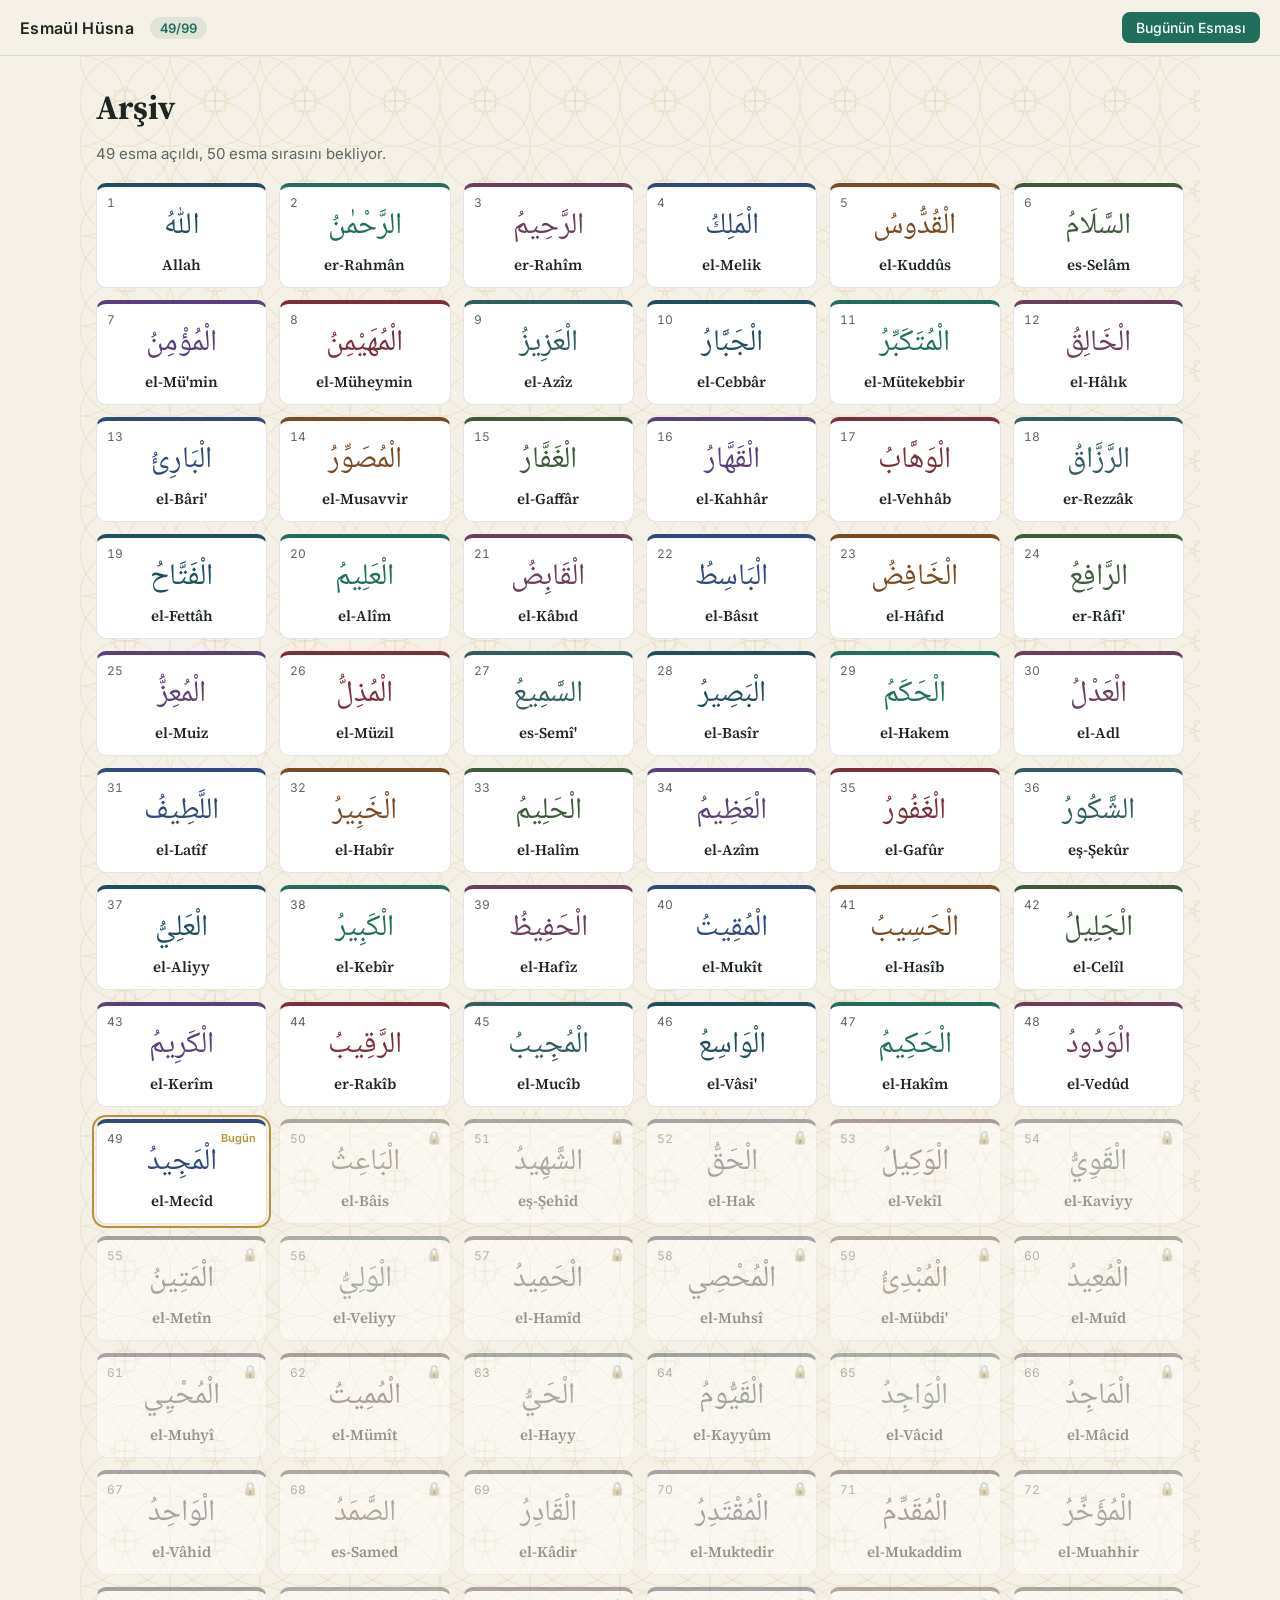
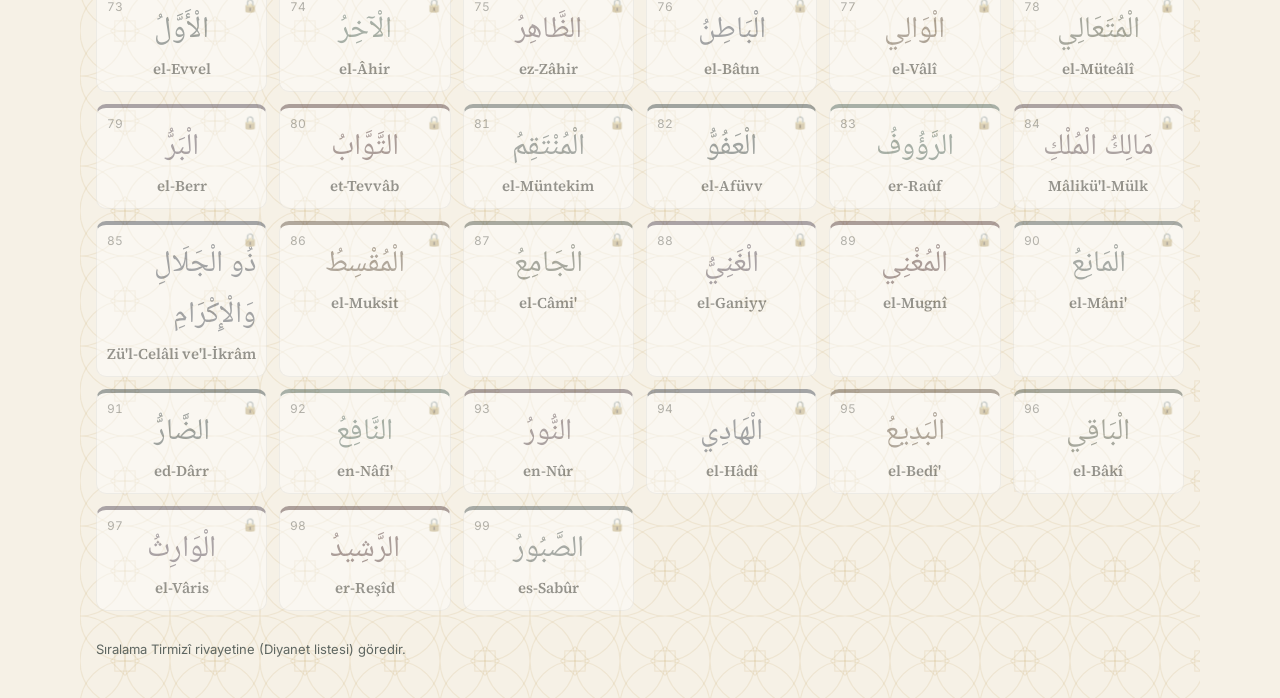
==== arsiv.html @ b9900276 "Günlük Esmaül Hüsna sitesinin ilk sürümü - Gün hesabı (başlangıç 19 Ekim 2026, Diyanet sıralaması, 1" ====
<!doctype html>
<html lang="tr">
<head>
  <meta charset="utf-8">
  <meta name="viewport" content="width=device-width, initial-scale=1">
  <title>Arşiv · Esmaül Hüsna</title>
  <link rel="preconnect" href="https://fonts.googleapis.com">
  <link rel="preconnect" href="https://fonts.gstatic.com" crossorigin>
  <link rel="stylesheet" href="https://fonts.googleapis.com/css2?family=Noto+Naskh+Arabic:wght@400;600;700&family=Source+Serif+4:ital,opsz,wght@0,8..60,400;0,8..60,600;1,8..60,400&family=Inter:wght@400;500;600&display=swap">
  <link rel="stylesheet" href="css/stil.css">
</head>
<body class="arsiv-sayfa">
  <header class="ust-bar">
    <a id="marka" class="marka" href="index.html">Esmaül Hüsna</a>
    <span id="sayac" class="sayac">–/99</span>
    <nav class="ust-linkler">
      <a id="bugun-link" class="buton" href="index.html">Bugünün Esması</a>
    </nav>
  </header>

  <main class="arsiv">
    <h1>Arşiv</h1>
    <p id="ozet" class="arsiv-ozet"></p>
    <div id="izgara" class="izgara"></div>
    <p class="kaynak-notu">Sıralama Tirmizî rivayetine (Diyanet listesi) göredir.</p>
  </main>

  <script src="veri/esmalar.js"></script>
  <script src="js/gun.js"></script>
  <script src="js/desen.js"></script>
  <script src="js/arsiv.js"></script>
</body>
</html>
---- css/stil.css ----
:root {
  --kagit: #F6F1E6;
  --kagit-koyu: #EDE4D1;
  --murekkep: #1E2622;
  --soluk: #5E6661;
  --altin: #B8913A;
  --altin-acik: #D9B45A;
  --esma: #1F6F5C;
  --cizgi: rgba(30, 38, 34, 0.12);
  --serif: "Source Serif 4", Georgia, "Times New Roman", serif;
  --sans: "Inter", system-ui, -apple-system, "Segoe UI", sans-serif;
  --arapca: "Noto Naskh Arabic", "Amiri", "Traditional Arabic", serif;
}

* { box-sizing: border-box; }
html, body { margin: 0; }
body {
  background: var(--kagit);
  color: var(--murekkep);
  font-family: var(--serif);
  min-height: 100vh;
  display: flex;
  flex-direction: column;
}
a { color: var(--esma); }

/* Üst bar */
.ust-bar {
  display: flex;
  align-items: center;
  gap: 16px;
  padding: 12px 20px;
  font-family: var(--sans);
  border-bottom: 1px solid var(--cizgi);
}
.marka { font-weight: 600; color: var(--murekkep); text-decoration: none; letter-spacing: 0.02em; }
.sayac {
  font-size: 13px;
  font-weight: 600;
  color: var(--esma);
  background: color-mix(in srgb, var(--esma) 10%, transparent);
  padding: 3px 10px;
  border-radius: 99px;
  font-variant-numeric: tabular-nums;
}
.ust-linkler { margin-left: auto; display: flex; align-items: center; gap: 14px; }
.ust-linkler a { font-size: 14px; color: var(--murekkep); text-decoration: none; }
.ust-linkler a:hover { text-decoration: underline; }
.ust-linkler .buton,
.ust-linkler .buton:hover {
  background: var(--esma);
  color: #fff;
  padding: 7px 14px;
  border-radius: 8px;
  font-weight: 500;
  text-decoration: none;
}
.ust-linkler .buton[hidden] { display: none; }

main { flex: 1; display: flex; flex-direction: column; align-items: center; padding: 20px 16px 28px; gap: 14px; }

/* Sahne ve slaytlar: tüm ölçüler slayt genişliğine (cqw) göre, böylece ekranda ve PDF'te aynı oranda */
.sahne {
  width: min(100%, calc((100vh - 190px) * 16 / 9), 1280px);
  container-type: inline-size;
}
.slaytlar { position: relative; }
.slayt {
  --u: 1cqw;
  display: none;
  position: relative;
  aspect-ratio: 16 / 9;
  overflow: hidden;
  border-radius: calc(var(--u) * 1.2);
  background: var(--kagit) var(--desen-acik);
  box-shadow: 0 10px 40px -12px rgba(30, 38, 34, 0.35);
  padding: calc(var(--u) * 4.5) calc(var(--u) * 6) calc(var(--u) * 6.5);
  flex-direction: column;
}
.slayt.aktif { display: flex; animation: belir 0.35s ease; }
@keyframes belir { from { opacity: 0; transform: translateY(6px); } to { opacity: 1; transform: none; } }

.slayt::before {
  /* İçerik slaytlarında sol kenarda esma renginde desenli şerit */
  content: "";
  position: absolute;
  inset: 0 auto 0 0;
  width: calc(var(--u) * 2.2);
  background: var(--esma) var(--desen);
  background-size: calc(var(--u) * 5);
}

.slayt-ust { display: flex; align-items: baseline; gap: calc(var(--u) * 1.6); margin-bottom: calc(var(--u) * 2.5); }
.slayt-no {
  font-family: var(--sans);
  font-size: calc(var(--u) * 1.4);
  font-weight: 600;
  color: var(--altin);
  border: 1px solid var(--altin);
  border-radius: 99px;
  padding: calc(var(--u) * 0.2) calc(var(--u) * 0.9);
}
.slayt-ust h2 {
  margin: 0;
  font-size: calc(var(--u) * 3.6);
  font-weight: 600;
  color: var(--esma);
  letter-spacing: -0.01em;
}
.govde { flex: 1; display: flex; flex-direction: column; justify-content: center; gap: calc(var(--u) * 1.6); }
.govde p { margin: 0; font-size: calc(var(--u) * 2.05); line-height: 1.55; max-width: 62ch; }
.govde .vurgu { font-size: calc(var(--u) * 3); line-height: 1.3; font-weight: 600; }
.govde .kok { font-family: var(--sans); font-size: calc(var(--u) * 1.5); color: var(--soluk); }
.govde .buyuk-metin { font-size: calc(var(--u) * 2.5); line-height: 1.55; }
.ortali { align-items: center; text-align: center; }
.ortali p, .ortali blockquote { max-width: 70ch; }

.arapca { font-family: var(--arapca); line-height: 1.6; }
.ayet { font-size: calc(var(--u) * 3.4) !important; color: var(--esma); line-height: 1.8 !important; }
blockquote { margin: 0; font-style: italic; font-size: calc(var(--u) * 2.3); line-height: 1.5; }
.kaynak { font-family: var(--sans); font-size: calc(var(--u) * 1.5) !important; color: var(--altin); font-weight: 600; letter-spacing: 0.04em; }

.iki-kolon { flex-direction: row; align-items: stretch; gap: calc(var(--u) * 3); }
.kutu {
  flex: 1;
  background: rgba(255, 255, 255, 0.6);
  border: 1px solid var(--cizgi);
  border-radius: calc(var(--u) * 1);
  padding: calc(var(--u) * 3);
  display: flex;
  flex-direction: column;
  justify-content: center;
}
.kutu h3 { margin: 0 0 calc(var(--u) * 1.2); font-family: var(--sans); font-size: calc(var(--u) * 1.4); text-transform: uppercase; letter-spacing: 0.12em; color: var(--altin); }
.kutu p { font-size: calc(var(--u) * 2.4); line-height: 1.5; }
.kutu.dua { background: color-mix(in srgb, var(--esma) 8%, white); }
.kutu.dua p { font-style: italic; }

.slayt-alt {
  position: absolute;
  left: calc(var(--u) * 6);
  right: calc(var(--u) * 4);
  bottom: calc(var(--u) * 2.2);
  display: flex;
  justify-content: space-between;
  font-family: var(--sans);
  font-size: calc(var(--u) * 1.25);
  color: var(--soluk);
  letter-spacing: 0.04em;
}

/* Kapak ve kapanış: koyu zemin, altın desen */
.kapak, .kapanis {
  background: var(--esma) var(--desen);
  background-size: calc(var(--u) * 7);
  color: #fff;
  padding: calc(var(--u) * 4);
}
.kapak::before, .kapanis::before {
  /* Ortada desenin üstüne yumuşak bir ışık halkası */
  width: auto;
  inset: 0;
  background: radial-gradient(ellipse at center, var(--esma) 30%, color-mix(in srgb, var(--esma) 55%, transparent) 70%, transparent 100%);
}
.kapak-ic {
  position: relative;
  flex: 1;
  display: flex;
  flex-direction: column;
  align-items: center;
  justify-content: center;
  text-align: center;
}
.kapak-sira {
  font-family: var(--sans);
  font-size: calc(var(--u) * 1.5);
  font-weight: 600;
  letter-spacing: 0.2em;
  color: var(--altin-acik);
  border: 1px solid var(--altin-acik);
  border-radius: 99px;
  padding: calc(var(--u) * 0.3) calc(var(--u) * 1.4);
  margin-bottom: calc(var(--u) * 1.5);
}
.buyuk { font-size: calc(var(--u) * 11); line-height: 1.7; color: #fff; text-shadow: 0 0.04em 0.15em rgba(0, 0, 0, 0.25); }
.orta { font-size: calc(var(--u) * 7); line-height: 1.5; }
.okunus { font-size: calc(var(--u) * 4); font-weight: 600; letter-spacing: 0.01em; }
.anlam-kisa { margin-top: calc(var(--u) * 1.2); font-size: calc(var(--u) * 2.1); font-style: italic; opacity: 0.88; max-width: 48ch; }
.kapak .slayt-alt, .kapanis .slayt-alt { color: rgba(255, 255, 255, 0.7); left: calc(var(--u) * 4); }
.ozet { font-size: calc(var(--u) * 2.8); line-height: 1.4; max-width: 40ch; margin: calc(var(--u) * 1) 0 calc(var(--u) * 3); }
.yarin {
  font-family: var(--sans);
  font-size: calc(var(--u) * 1.6);
  color: var(--altin-acik);
  margin: 0;
}
.yarin strong { color: #fff; }
.yarin span { font-family: var(--arapca); font-size: 1.3em; color: #fff; }

.taslak-notu { margin: 8px 0 0; font-family: var(--sans); font-size: 12px; color: var(--soluk); text-align: center; }

/* Kontroller */
.kontroller { display: flex; align-items: center; gap: 12px; width: min(100%, 560px); font-family: var(--sans); }
.kontroller[hidden] { display: none; }
.ok {
  width: 42px; height: 42px;
  border-radius: 50%;
  border: 1px solid var(--cizgi);
  background: #fff;
  color: var(--esma);
  font-size: 24px;
  line-height: 1;
  cursor: pointer;
}
.ok:disabled { opacity: 0.35; cursor: default; }
.ok:not(:disabled):hover { background: var(--esma); color: #fff; }
.ilerleme { flex: 1; height: 4px; background: var(--cizgi); border-radius: 4px; overflow: hidden; }
.ilerleme-dolu { height: 100%; width: 0; background: var(--esma); transition: width 0.3s ease; }
.slayt-sayac { font-size: 13px; color: var(--soluk); font-variant-numeric: tabular-nums; min-width: 2.5em; text-align: center; }

.esma-gezinme { display: flex; justify-content: space-between; width: min(100%, 560px); font-family: var(--sans); font-size: 14px; }
.esma-gezinme a { text-decoration: none; }
.esma-gezinme a:hover { text-decoration: underline; }

/* Mesaj ekranı (yakında, kilitli, hazırlanıyor) */
.mesaj {
  position: relative;
  overflow: hidden;
  text-align: center;
  background: #fff;
  border: 1px solid var(--cizgi);
  border-radius: 16px;
  padding: 48px 24px;
  max-width: 640px;
  margin: 6vh auto 0;
}
.mesaj-desen { position: absolute; inset: 0 0 auto; height: 10px; background-size: 30px; background-color: var(--esma); }
.mesaj h1 { margin: 0 0 12px; color: var(--esma); font-size: 32px; }
.mesaj p { font-size: 18px; line-height: 1.6; color: var(--soluk); margin: 0; }
.mesaj .arapca { color: var(--esma); margin-top: 12px; font-size: 64px; }

/* Arşiv */
.arsiv { width: min(100%, 1120px); margin: 0 auto; align-items: stretch; background: var(--desen-acik); }
.arsiv h1 { margin: 8px 0 0; font-size: 34px; color: var(--murekkep); }
.arsiv-ozet { margin: 0 0 6px; color: var(--soluk); font-family: var(--sans); font-size: 15px; }
.izgara { display: grid; grid-template-columns: repeat(auto-fill, minmax(150px, 1fr)); gap: 12px; }
.kart {
  position: relative;
  display: flex;
  flex-direction: column;
  align-items: center;
  gap: 2px;
  padding: 14px 10px 12px;
  background: #fff;
  border: 1px solid var(--cizgi);
  border-top: 4px solid var(--kart-renk);
  border-radius: 10px;
  text-decoration: none;
  color: var(--murekkep);
  transition: transform 0.15s ease, box-shadow 0.15s ease;
}
a.kart:hover { transform: translateY(-2px); box-shadow: 0 8px 20px -10px rgba(30, 38, 34, 0.4); }
.kart .arapca { font-size: 30px; color: var(--kart-renk); line-height: 1.7; }
.kart-sira { position: absolute; top: 8px; left: 10px; font-family: var(--sans); font-size: 12px; color: var(--soluk); font-variant-numeric: tabular-nums; }
.kart-okunus { font-size: 15px; font-weight: 600; text-align: center; }
.kart.bugun { outline: 2px solid var(--altin); outline-offset: 2px; }
.kart.bugun::after { content: "Bugün"; position: absolute; top: 8px; right: 10px; font-family: var(--sans); font-size: 11px; font-weight: 600; color: var(--altin); }
.kart.kilitli { opacity: 0.45; filter: grayscale(0.7); }
.kilit { position: absolute; top: 6px; right: 8px; font-size: 13px; }
.kaynak-notu { font-family: var(--sans); font-size: 13px; color: var(--soluk); margin-top: 16px; }

/* Telefon dikey: slayt dikdörtgene döner, yazılar büyür */
@media (max-width: 700px) and (orientation: portrait) {
  .ust-bar { padding: 10px 16px; gap: 10px; flex-wrap: wrap; }
  .ust-linkler { gap: 10px; }
  .sahne { width: 100%; }
  .slayt {
    --u: 1.85cqw;
    aspect-ratio: 4 / 5.6;
    padding: calc(var(--u) * 4) calc(var(--u) * 3.5) calc(var(--u) * 6) calc(var(--u) * 4.5);
  }
  .slayt::before { width: calc(var(--u) * 1.4); }
  .iki-kolon { flex-direction: column; gap: calc(var(--u) * 2); }
  .buyuk { font-size: calc(var(--u) * 11); }
  .slayt-alt { left: calc(var(--u) * 4.5); right: calc(var(--u) * 3); }
  .govde p { font-size: calc(var(--u) * 2.2); }
  .kapak, .kapanis { padding: calc(var(--u) * 4); }
  .izgara { grid-template-columns: repeat(2, 1fr); }
}
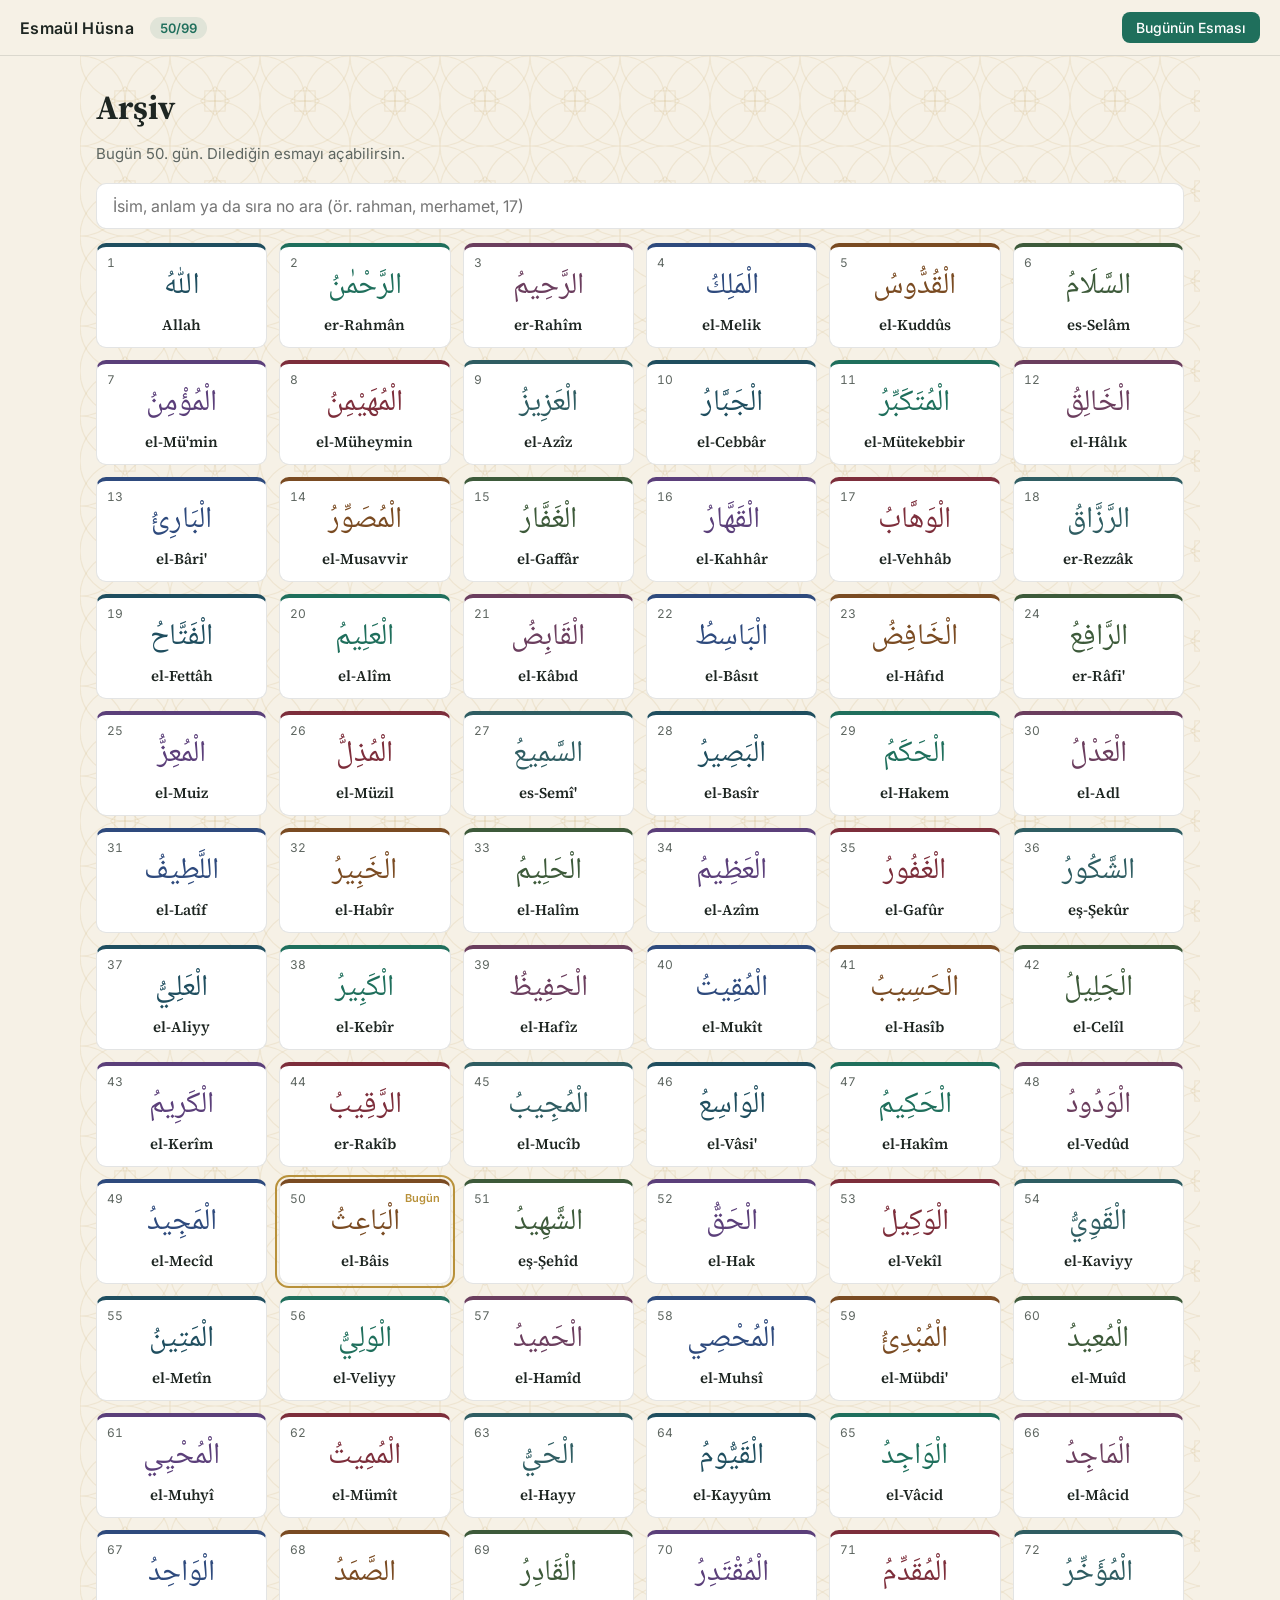
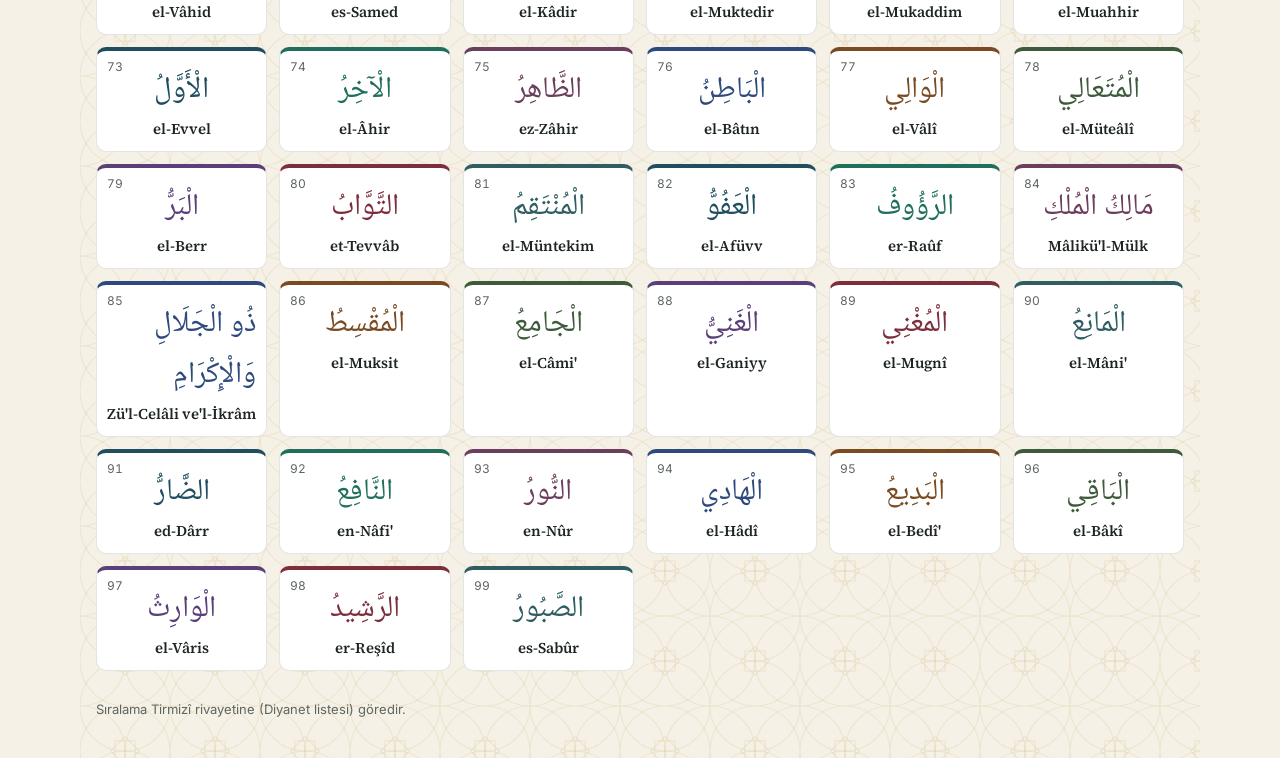
==== commit 56d49aea: "99 esmanın tamamı, kilitlerin kaldırılması ve arşiv araması - 8-99. esmaların içeriği ve tüm PDF'ler" ====
--- a/arsiv.html
+++ b/arsiv.html
@@ -21,7 +21,9 @@
   <main class="arsiv">
     <h1>Arşiv</h1>
     <p id="ozet" class="arsiv-ozet"></p>
+    <input id="arama" class="arama" type="search" placeholder="İsim, anlam ya da sıra no ara (ör. rahman, merhamet, 17)" autocomplete="off" aria-label="Esma ara">
     <div id="izgara" class="izgara"></div>
+    <p id="sonuc-yok" class="sonuc-yok" hidden>Aramaya uyan esma bulunamadı.</p>
     <p class="kaynak-notu">Sıralama Tirmizî rivayetine (Diyanet listesi) göredir.</p>
   </main>
 
--- a/css/stil.css
+++ b/css/stil.css
@@ -58,6 +58,7 @@
 .ust-linkler .buton[hidden] { display: none; }
 
 main { flex: 1; display: flex; flex-direction: column; align-items: center; padding: 20px 16px 28px; gap: 14px; }
+main[hidden] { display: none; }
 
 /* Sahne ve slaytlar: tüm ölçüler slayt genişliğine (cqw) göre, böylece ekranda ve PDF'te aynı oranda */
 .sahne {
@@ -243,6 +244,18 @@
 .arsiv { width: min(100%, 1120px); margin: 0 auto; align-items: stretch; background: var(--desen-acik); }
 .arsiv h1 { margin: 8px 0 0; font-size: 34px; color: var(--murekkep); }
 .arsiv-ozet { margin: 0 0 6px; color: var(--soluk); font-family: var(--sans); font-size: 15px; }
+.arama {
+  width: 100%;
+  font: 16px var(--sans); /* 16px: iPhone'da odaklanınca sayfa yakınlaşmasın */
+  padding: 12px 16px;
+  border: 1px solid var(--cizgi);
+  border-radius: 10px;
+  background: #fff;
+  color: var(--murekkep);
+}
+.arama:focus { outline: 2px solid var(--altin); outline-offset: 1px; }
+.kart[hidden] { display: none; }
+.sonuc-yok { font-family: var(--sans); color: var(--soluk); text-align: center; margin: 12px 0; }
 .izgara { display: grid; grid-template-columns: repeat(auto-fill, minmax(150px, 1fr)); gap: 12px; }
 .kart {
   position: relative;
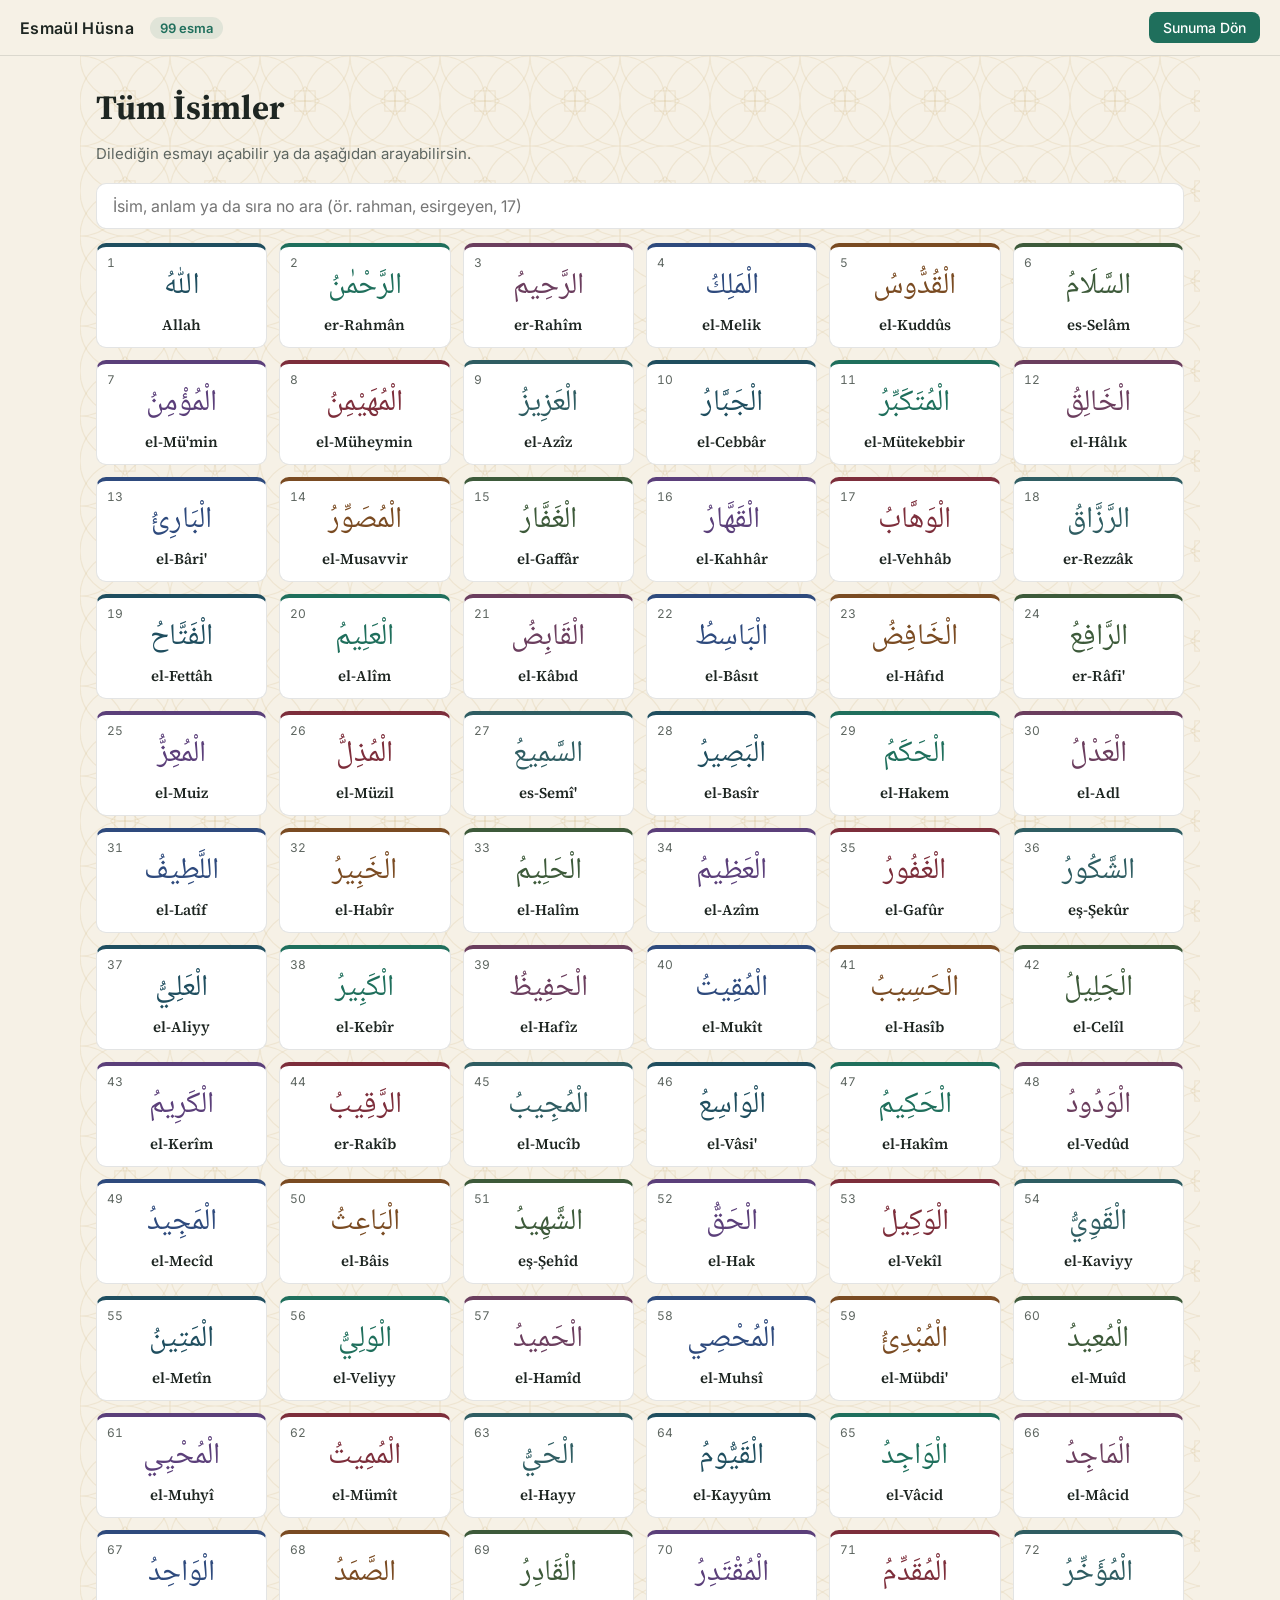
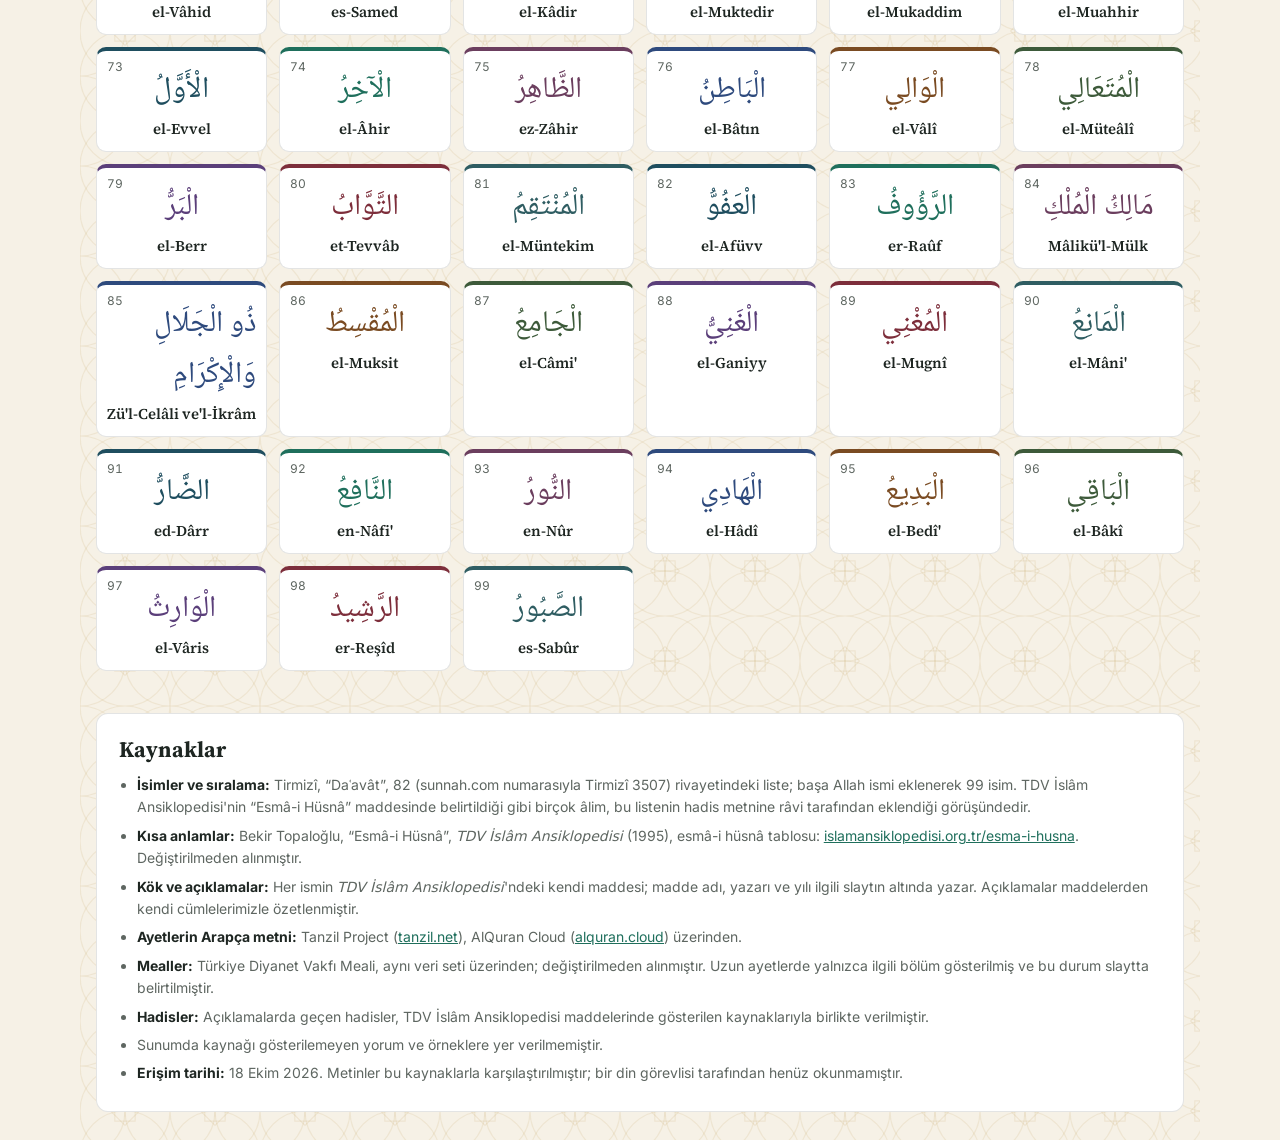
==== commit f9985d5a: "İçerik kaynaklara dayandırıldı, yorum slaytları kaldırıldı - Kısa anlamlar TDV İslâm Ansiklopedisi "" ====
--- a/arsiv.html
+++ b/arsiv.html
@@ -3,7 +3,7 @@
 <head>
   <meta charset="utf-8">
   <meta name="viewport" content="width=device-width, initial-scale=1">
-  <title>Arşiv · Esmaül Hüsna</title>
+  <title>Tüm İsimler · Esmaül Hüsna</title>
   <link rel="preconnect" href="https://fonts.googleapis.com">
   <link rel="preconnect" href="https://fonts.gstatic.com" crossorigin>
   <link rel="stylesheet" href="https://fonts.googleapis.com/css2?family=Noto+Naskh+Arabic:wght@400;600;700&family=Source+Serif+4:ital,opsz,wght@0,8..60,400;0,8..60,600;1,8..60,400&family=Inter:wght@400;500;600&display=swap">
@@ -14,21 +14,33 @@
     <a id="marka" class="marka" href="index.html">Esmaül Hüsna</a>
     <span id="sayac" class="sayac">–/99</span>
     <nav class="ust-linkler">
-      <a id="bugun-link" class="buton" href="index.html">Bugünün Esması</a>
+      <a id="bugun-link" class="buton" href="index.html">Sunuma Dön</a>
     </nav>
   </header>
 
   <main class="arsiv">
-    <h1>Arşiv</h1>
+    <h1>Tüm İsimler</h1>
     <p id="ozet" class="arsiv-ozet"></p>
-    <input id="arama" class="arama" type="search" placeholder="İsim, anlam ya da sıra no ara (ör. rahman, merhamet, 17)" autocomplete="off" aria-label="Esma ara">
+    <input id="arama" class="arama" type="search" placeholder="İsim, anlam ya da sıra no ara (ör. rahman, esirgeyen, 17)" autocomplete="off" aria-label="Esma ara">
     <div id="izgara" class="izgara"></div>
     <p id="sonuc-yok" class="sonuc-yok" hidden>Aramaya uyan esma bulunamadı.</p>
-    <p class="kaynak-notu">Sıralama Tirmizî rivayetine (Diyanet listesi) göredir.</p>
+    <section class="kaynaklar">
+      <h2>Kaynaklar</h2>
+      <ul>
+        <li><strong>İsimler ve sıralama:</strong> Tirmizî, “Daʿavât”, 82 (sunnah.com numarasıyla Tirmizî 3507) rivayetindeki liste; başa Allah ismi eklenerek 99 isim. TDV İslâm Ansiklopedisi'nin “Esmâ-i Hüsnâ” maddesinde belirtildiği gibi birçok âlim, bu listenin hadis metnine râvi tarafından eklendiği görüşündedir.</li>
+        <li><strong>Kısa anlamlar:</strong> Bekir Topaloğlu, “Esmâ-i Hüsnâ”, <em>TDV İslâm Ansiklopedisi</em> (1995), esmâ-i hüsnâ tablosu: <a href="https://islamansiklopedisi.org.tr/esma-i-husna">islamansiklopedisi.org.tr/esma-i-husna</a>. Değiştirilmeden alınmıştır.</li>
+        <li><strong>Kök ve açıklamalar:</strong> Her ismin <em>TDV İslâm Ansiklopedisi</em>'ndeki kendi maddesi; madde adı, yazarı ve yılı ilgili slaytın altında yazar. Açıklamalar maddelerden kendi cümlelerimizle özetlenmiştir.</li>
+        <li><strong>Ayetlerin Arapça metni:</strong> Tanzil Project (<a href="https://tanzil.net">tanzil.net</a>), AlQuran Cloud (<a href="https://alquran.cloud">alquran.cloud</a>) üzerinden.</li>
+        <li><strong>Mealler:</strong> Türkiye Diyanet Vakfı Meali, aynı veri seti üzerinden; değiştirilmeden alınmıştır. Uzun ayetlerde yalnızca ilgili bölüm gösterilmiş ve bu durum slaytta belirtilmiştir.</li>
+        <li><strong>Hadisler:</strong> Açıklamalarda geçen hadisler, TDV İslâm Ansiklopedisi maddelerinde gösterilen kaynaklarıyla birlikte verilmiştir.</li>
+        <li>Sunumda kaynağı gösterilemeyen yorum ve örneklere yer verilmemiştir.</li>
+        <li><strong>Erişim tarihi:</strong> 18 Ekim 2026. Metinler bu kaynaklarla karşılaştırılmıştır; bir din görevlisi tarafından henüz okunmamıştır.</li>
+      </ul>
+    </section>
   </main>
 
   <script src="veri/esmalar.js"></script>
-  <script src="js/gun.js"></script>
+  <script src="js/ortak.js"></script>
   <script src="js/desen.js"></script>
   <script src="js/arsiv.js"></script>
 </body>
--- a/css/stil.css
+++ b/css/stil.css
@@ -75,7 +75,7 @@
   border-radius: calc(var(--u) * 1.2);
   background: var(--kagit) var(--desen-acik);
   box-shadow: 0 10px 40px -12px rgba(30, 38, 34, 0.35);
-  padding: calc(var(--u) * 4.5) calc(var(--u) * 6) calc(var(--u) * 6.5);
+  padding: calc(var(--u) * 4.5) calc(var(--u) * 6) calc(var(--u) * 8);
   flex-direction: column;
 }
 .slayt.aktif { display: flex; animation: belir 0.35s ease; }
@@ -150,6 +150,21 @@
   letter-spacing: 0.04em;
 }
 
+.slayt-kaynak {
+  position: absolute;
+  left: calc(var(--u) * 6);
+  right: calc(var(--u) * 4);
+  bottom: calc(var(--u) * 4.4);
+  margin: 0;
+  font-family: var(--sans);
+  font-size: calc(var(--u) * 1.05);
+  line-height: 1.4;
+  color: var(--soluk);
+  font-style: italic;
+}
+.slayt-kaynak:empty { display: none; }
+.kapanis .slayt-kaynak { color: rgba(255, 255, 255, 0.65); left: calc(var(--u) * 4); text-align: center; }
+
 /* Kapak ve kapanış: koyu zemin, altın desen */
 .kapak, .kapanis {
   background: var(--esma) var(--desen);
@@ -276,11 +291,13 @@
 .kart .arapca { font-size: 30px; color: var(--kart-renk); line-height: 1.7; }
 .kart-sira { position: absolute; top: 8px; left: 10px; font-family: var(--sans); font-size: 12px; color: var(--soluk); font-variant-numeric: tabular-nums; }
 .kart-okunus { font-size: 15px; font-weight: 600; text-align: center; }
-.kart.bugun { outline: 2px solid var(--altin); outline-offset: 2px; }
-.kart.bugun::after { content: "Bugün"; position: absolute; top: 8px; right: 10px; font-family: var(--sans); font-size: 11px; font-weight: 600; color: var(--altin); }
 .kart.kilitli { opacity: 0.45; filter: grayscale(0.7); }
 .kilit { position: absolute; top: 6px; right: 8px; font-size: 13px; }
-.kaynak-notu { font-family: var(--sans); font-size: 13px; color: var(--soluk); margin-top: 16px; }
+.kaynaklar { margin-top: 28px; padding: 20px 22px; background: #fff; border: 1px solid var(--cizgi); border-radius: 12px; }
+.kaynaklar h2 { margin: 0 0 10px; font-size: 22px; }
+.kaynaklar ul { margin: 0; padding-left: 18px; }
+.kaynaklar li { font-family: var(--sans); font-size: 14px; line-height: 1.6; color: var(--soluk); margin-bottom: 6px; overflow-wrap: anywhere; }
+.kaynaklar strong { color: var(--murekkep); }
 
 /* Telefon dikey: slayt dikdörtgene döner, yazılar büyür */
 @media (max-width: 700px) and (orientation: portrait) {
@@ -290,12 +307,13 @@
   .slayt {
     --u: 1.85cqw;
     aspect-ratio: 4 / 5.6;
-    padding: calc(var(--u) * 4) calc(var(--u) * 3.5) calc(var(--u) * 6) calc(var(--u) * 4.5);
+    padding: calc(var(--u) * 4) calc(var(--u) * 3.5) calc(var(--u) * 9) calc(var(--u) * 4.5);
   }
   .slayt::before { width: calc(var(--u) * 1.4); }
   .iki-kolon { flex-direction: column; gap: calc(var(--u) * 2); }
   .buyuk { font-size: calc(var(--u) * 11); }
-  .slayt-alt { left: calc(var(--u) * 4.5); right: calc(var(--u) * 3); }
+  .slayt-alt, .slayt-kaynak { left: calc(var(--u) * 4.5); right: calc(var(--u) * 3); }
+  .slayt-kaynak { font-size: calc(var(--u) * 1.1); }
   .govde p { font-size: calc(var(--u) * 2.2); }
   .kapak, .kapanis { padding: calc(var(--u) * 4); }
   .izgara { grid-template-columns: repeat(2, 1fr); }
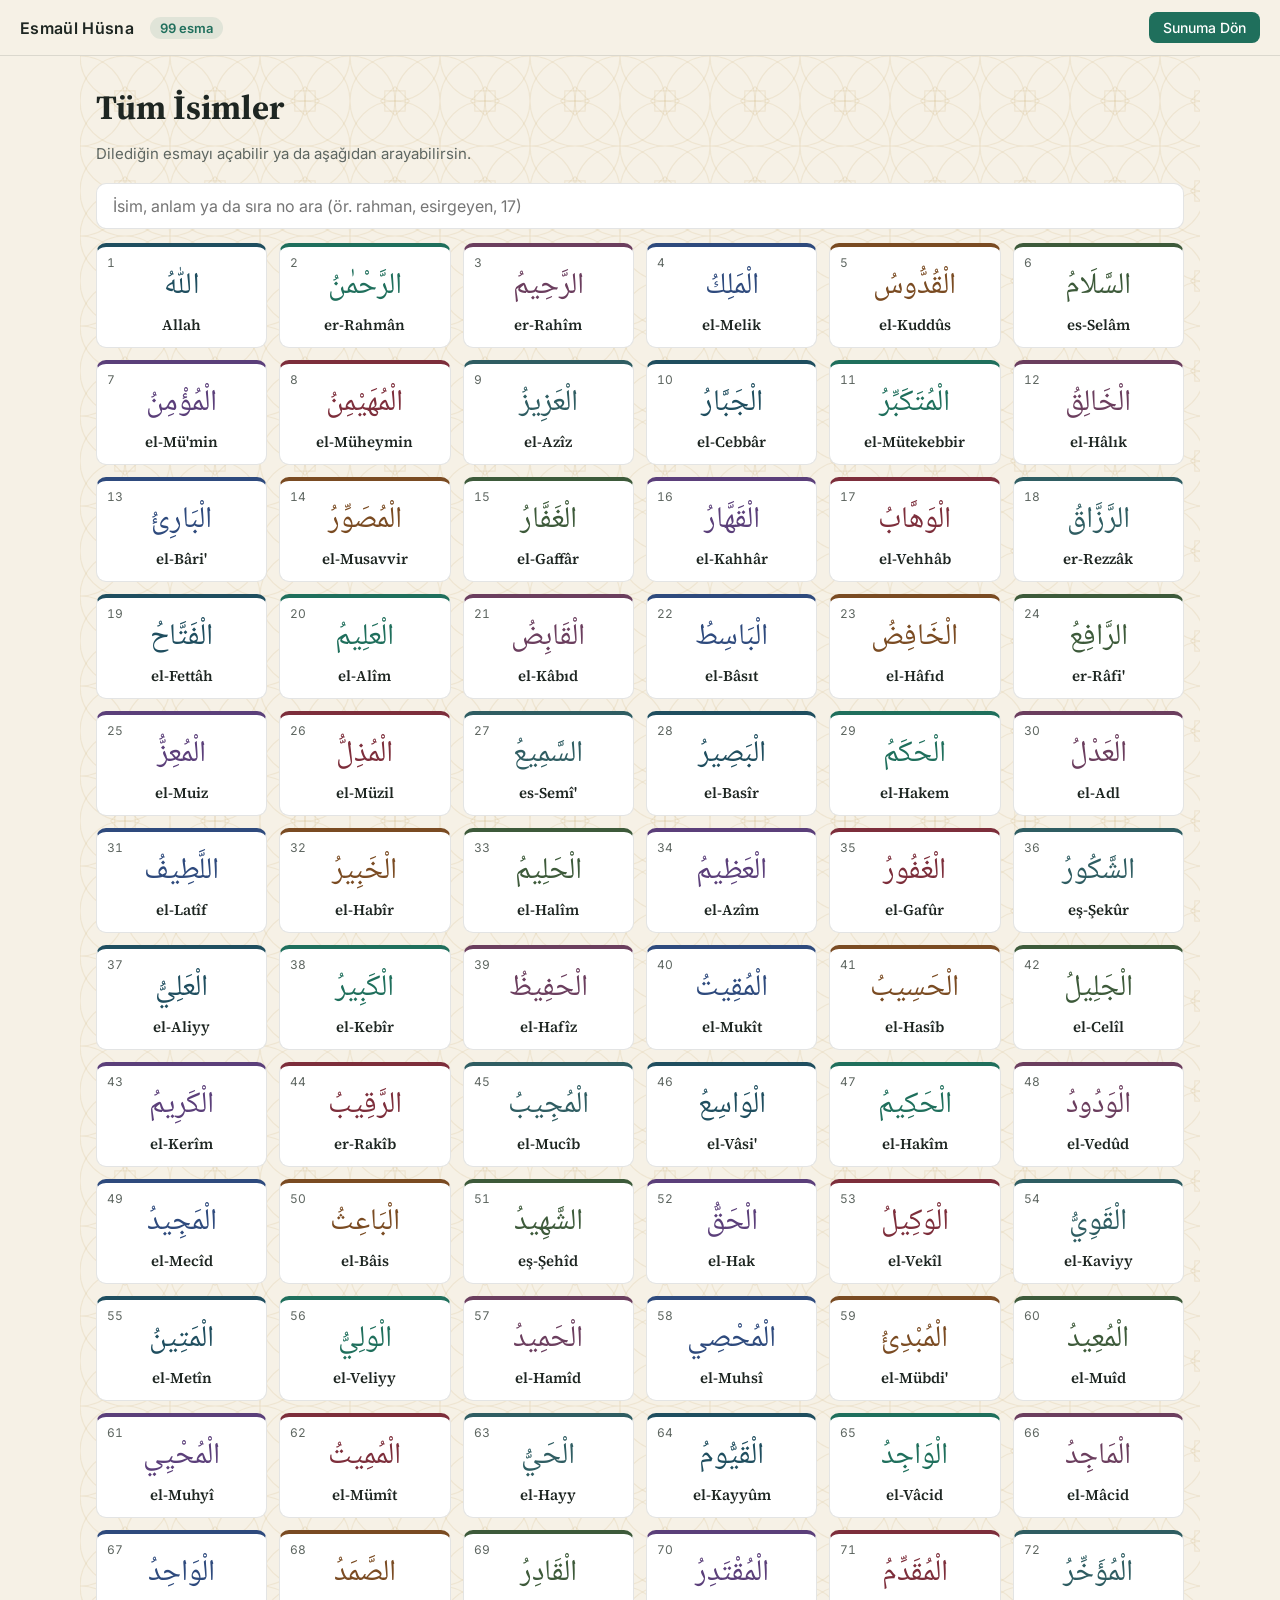
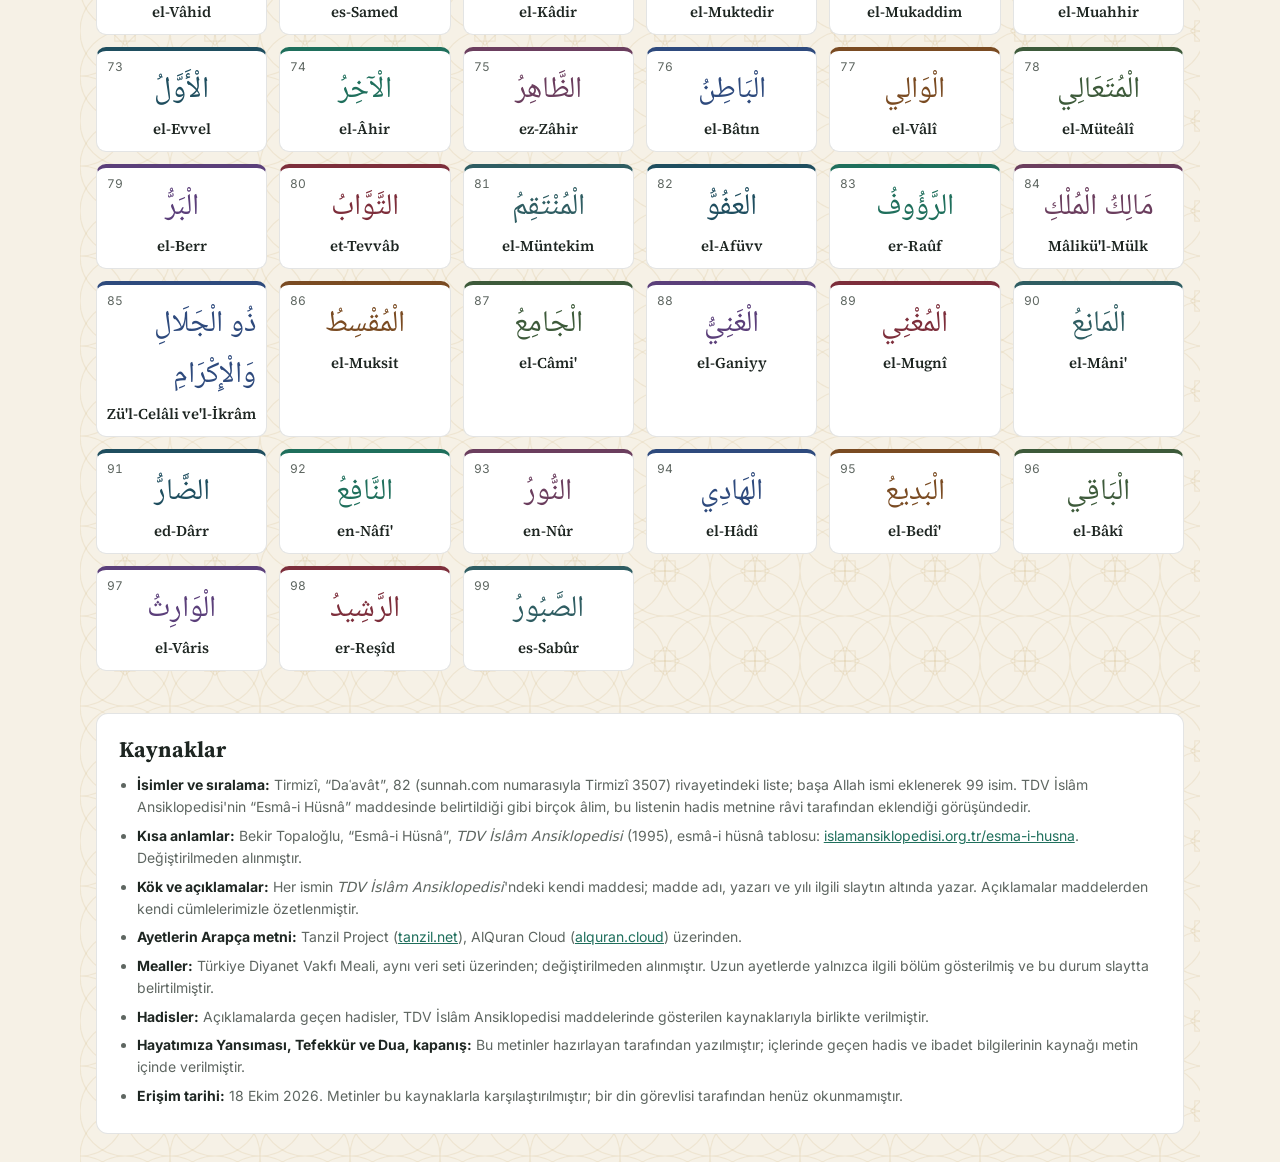
==== commit 6b5a5515: "Hayatımıza Yansıması ve Tefekkür ve Dua slaytları geri getirildi Slaytlar ve metinleri, kaynak kontr" ====
--- a/arsiv.html
+++ b/arsiv.html
@@ -33,7 +33,7 @@
         <li><strong>Ayetlerin Arapça metni:</strong> Tanzil Project (<a href="https://tanzil.net">tanzil.net</a>), AlQuran Cloud (<a href="https://alquran.cloud">alquran.cloud</a>) üzerinden.</li>
         <li><strong>Mealler:</strong> Türkiye Diyanet Vakfı Meali, aynı veri seti üzerinden; değiştirilmeden alınmıştır. Uzun ayetlerde yalnızca ilgili bölüm gösterilmiş ve bu durum slaytta belirtilmiştir.</li>
         <li><strong>Hadisler:</strong> Açıklamalarda geçen hadisler, TDV İslâm Ansiklopedisi maddelerinde gösterilen kaynaklarıyla birlikte verilmiştir.</li>
-        <li>Sunumda kaynağı gösterilemeyen yorum ve örneklere yer verilmemiştir.</li>
+        <li><strong>Hayatımıza Yansıması, Tefekkür ve Dua, kapanış:</strong> Bu metinler hazırlayan tarafından yazılmıştır; içlerinde geçen hadis ve ibadet bilgilerinin kaynağı metin içinde verilmiştir.</li>
         <li><strong>Erişim tarihi:</strong> 18 Ekim 2026. Metinler bu kaynaklarla karşılaştırılmıştır; bir din görevlisi tarafından henüz okunmamıştır.</li>
       </ul>
     </section>
